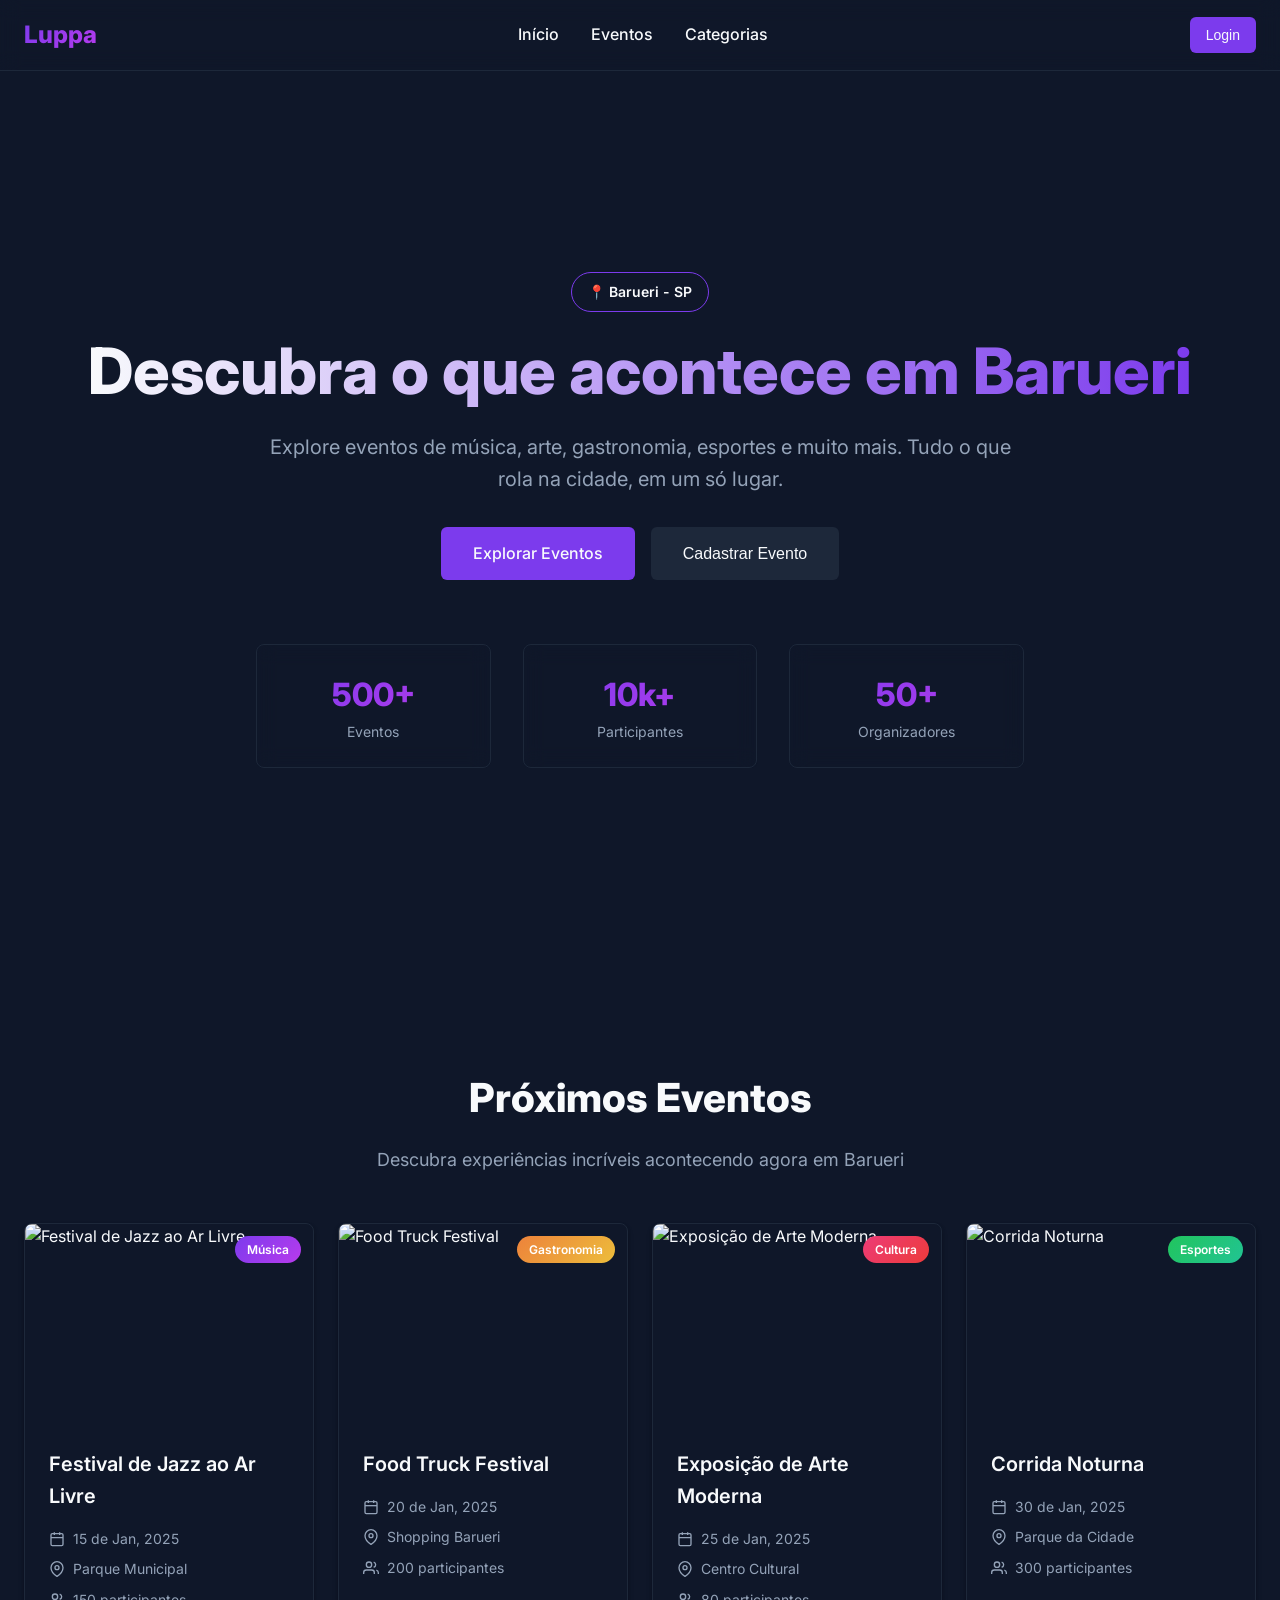
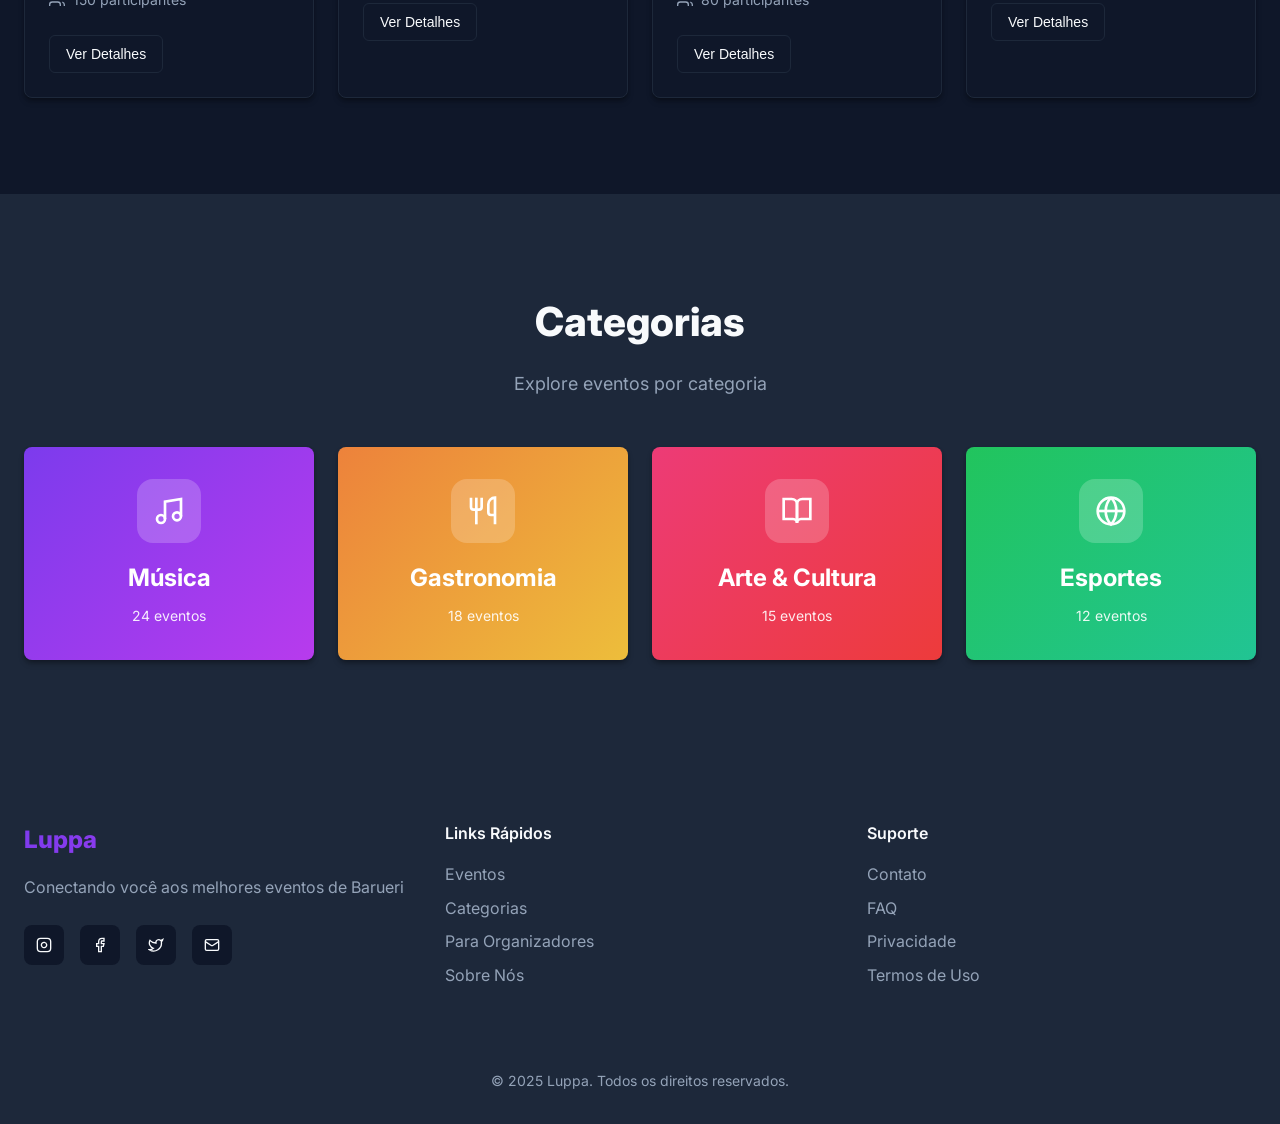
==== public/index-static.html @ e2e473a5 "Migrate to HTML and CSS Convert project to a pure HTML/CSS static version, including navbar, hero, e" ====
<!DOCTYPE html>
<html lang="pt-BR">
<head>
    <meta charset="UTF-8">
    <meta name="viewport" content="width=device-width, initial-scale=1.0">
    <title>Luppa - Descubra eventos em Barueri</title>
    <meta name="description" content="Descubra o que acontece em Barueri com o Luppa. Eventos de música, arte, gastronomia, esportes e cultura na palma da sua mão.">
    <link rel="preconnect" href="https://fonts.googleapis.com">
    <link rel="preconnect" href="https://fonts.gstatic.com" crossorigin>
    <link href="https://fonts.googleapis.com/css2?family=Inter:wght@300;400;500;600;700;800&display=swap" rel="stylesheet">
    <link rel="stylesheet" href="styles-static.css">
</head>
<body>
    <!-- Navbar -->
    <nav class="navbar">
        <div class="container">
            <div class="nav-content">
                <a href="#" class="logo">Luppa</a>
                <div class="nav-links">
                    <a href="#inicio">Início</a>
                    <a href="#eventos">Eventos</a>
                    <a href="#categorias">Categorias</a>
                </div>
                <button class="btn btn-primary">Login</button>
            </div>
        </div>
    </nav>

    <!-- Hero Section -->
    <section id="inicio" class="hero">
        <div class="hero-overlay"></div>
        <div class="hero-content">
            <div class="hero-badge">📍 Barueri - SP</div>
            <h1 class="hero-title">Descubra o que acontece em Barueri</h1>
            <p class="hero-subtitle">
                Explore eventos de música, arte, gastronomia, esportes e muito mais. 
                Tudo o que rola na cidade, em um só lugar.
            </p>
            <div class="hero-buttons">
                <a href="#eventos" class="btn btn-primary btn-lg">Explorar Eventos</a>
                <button class="btn btn-secondary btn-lg">Cadastrar Evento</button>
            </div>
            <div class="hero-stats">
                <div class="stat-item">
                    <div class="stat-number">500+</div>
                    <div class="stat-label">Eventos</div>
                </div>
                <div class="stat-item">
                    <div class="stat-number">10k+</div>
                    <div class="stat-label">Participantes</div>
                </div>
                <div class="stat-item">
                    <div class="stat-number">50+</div>
                    <div class="stat-label">Organizadores</div>
                </div>
            </div>
        </div>
    </section>

    <!-- Eventos Section -->
    <section id="eventos" class="section">
        <div class="container">
            <div class="section-header">
                <h2 class="section-title">Próximos Eventos</h2>
                <p class="section-description">Descubra experiências incríveis acontecendo agora em Barueri</p>
            </div>

            <div class="events-grid">
                <!-- Event Card 1 -->
                <div class="event-card">
                    <div class="event-image-wrapper">
                        <img src="/assets/event-music.jpg" alt="Festival de Jazz ao Ar Livre" class="event-image">
                        <span class="event-badge">Música</span>
                    </div>
                    <div class="event-content">
                        <h3 class="event-title">Festival de Jazz ao Ar Livre</h3>
                        <div class="event-info">
                            <div class="event-detail">
                                <svg class="icon" viewBox="0 0 24 24" fill="none" stroke="currentColor" stroke-width="2">
                                    <rect x="3" y="4" width="18" height="18" rx="2" ry="2"></rect>
                                    <line x1="16" y1="2" x2="16" y2="6"></line>
                                    <line x1="8" y1="2" x2="8" y2="6"></line>
                                    <line x1="3" y1="10" x2="21" y2="10"></line>
                                </svg>
                                15 de Jan, 2025
                            </div>
                            <div class="event-detail">
                                <svg class="icon" viewBox="0 0 24 24" fill="none" stroke="currentColor" stroke-width="2">
                                    <path d="M21 10c0 7-9 13-9 13s-9-6-9-13a9 9 0 0 1 18 0z"></path>
                                    <circle cx="12" cy="10" r="3"></circle>
                                </svg>
                                Parque Municipal
                            </div>
                            <div class="event-detail">
                                <svg class="icon" viewBox="0 0 24 24" fill="none" stroke="currentColor" stroke-width="2">
                                    <path d="M17 21v-2a4 4 0 0 0-4-4H5a4 4 0 0 0-4 4v2"></path>
                                    <circle cx="9" cy="7" r="4"></circle>
                                    <path d="M23 21v-2a4 4 0 0 0-3-3.87"></path>
                                    <path d="M16 3.13a4 4 0 0 1 0 7.75"></path>
                                </svg>
                                150 participantes
                            </div>
                        </div>
                        <button class="btn btn-outline">Ver Detalhes</button>
                    </div>
                </div>

                <!-- Event Card 2 -->
                <div class="event-card">
                    <div class="event-image-wrapper">
                        <img src="/assets/event-gastronomy.jpg" alt="Food Truck Festival" class="event-image">
                        <span class="event-badge badge-gastronomy">Gastronomia</span>
                    </div>
                    <div class="event-content">
                        <h3 class="event-title">Food Truck Festival</h3>
                        <div class="event-info">
                            <div class="event-detail">
                                <svg class="icon" viewBox="0 0 24 24" fill="none" stroke="currentColor" stroke-width="2">
                                    <rect x="3" y="4" width="18" height="18" rx="2" ry="2"></rect>
                                    <line x1="16" y1="2" x2="16" y2="6"></line>
                                    <line x1="8" y1="2" x2="8" y2="6"></line>
                                    <line x1="3" y1="10" x2="21" y2="10"></line>
                                </svg>
                                20 de Jan, 2025
                            </div>
                            <div class="event-detail">
                                <svg class="icon" viewBox="0 0 24 24" fill="none" stroke="currentColor" stroke-width="2">
                                    <path d="M21 10c0 7-9 13-9 13s-9-6-9-13a9 9 0 0 1 18 0z"></path>
                                    <circle cx="12" cy="10" r="3"></circle>
                                </svg>
                                Shopping Barueri
                            </div>
                            <div class="event-detail">
                                <svg class="icon" viewBox="0 0 24 24" fill="none" stroke="currentColor" stroke-width="2">
                                    <path d="M17 21v-2a4 4 0 0 0-4-4H5a4 4 0 0 0-4 4v2"></path>
                                    <circle cx="9" cy="7" r="4"></circle>
                                    <path d="M23 21v-2a4 4 0 0 0-3-3.87"></path>
                                    <path d="M16 3.13a4 4 0 0 1 0 7.75"></path>
                                </svg>
                                200 participantes
                            </div>
                        </div>
                        <button class="btn btn-outline">Ver Detalhes</button>
                    </div>
                </div>

                <!-- Event Card 3 -->
                <div class="event-card">
                    <div class="event-image-wrapper">
                        <img src="/assets/event-culture.jpg" alt="Exposição de Arte Moderna" class="event-image">
                        <span class="event-badge badge-culture">Cultura</span>
                    </div>
                    <div class="event-content">
                        <h3 class="event-title">Exposição de Arte Moderna</h3>
                        <div class="event-info">
                            <div class="event-detail">
                                <svg class="icon" viewBox="0 0 24 24" fill="none" stroke="currentColor" stroke-width="2">
                                    <rect x="3" y="4" width="18" height="18" rx="2" ry="2"></rect>
                                    <line x1="16" y1="2" x2="16" y2="6"></line>
                                    <line x1="8" y1="2" x2="8" y2="6"></line>
                                    <line x1="3" y1="10" x2="21" y2="10"></line>
                                </svg>
                                25 de Jan, 2025
                            </div>
                            <div class="event-detail">
                                <svg class="icon" viewBox="0 0 24 24" fill="none" stroke="currentColor" stroke-width="2">
                                    <path d="M21 10c0 7-9 13-9 13s-9-6-9-13a9 9 0 0 1 18 0z"></path>
                                    <circle cx="12" cy="10" r="3"></circle>
                                </svg>
                                Centro Cultural
                            </div>
                            <div class="event-detail">
                                <svg class="icon" viewBox="0 0 24 24" fill="none" stroke="currentColor" stroke-width="2">
                                    <path d="M17 21v-2a4 4 0 0 0-4-4H5a4 4 0 0 0-4 4v2"></path>
                                    <circle cx="9" cy="7" r="4"></circle>
                                    <path d="M23 21v-2a4 4 0 0 0-3-3.87"></path>
                                    <path d="M16 3.13a4 4 0 0 1 0 7.75"></path>
                                </svg>
                                80 participantes
                            </div>
                        </div>
                        <button class="btn btn-outline">Ver Detalhes</button>
                    </div>
                </div>

                <!-- Event Card 4 -->
                <div class="event-card">
                    <div class="event-image-wrapper">
                        <img src="/assets/event-sports.jpg" alt="Corrida Noturna" class="event-image">
                        <span class="event-badge badge-sports">Esportes</span>
                    </div>
                    <div class="event-content">
                        <h3 class="event-title">Corrida Noturna</h3>
                        <div class="event-info">
                            <div class="event-detail">
                                <svg class="icon" viewBox="0 0 24 24" fill="none" stroke="currentColor" stroke-width="2">
                                    <rect x="3" y="4" width="18" height="18" rx="2" ry="2"></rect>
                                    <line x1="16" y1="2" x2="16" y2="6"></line>
                                    <line x1="8" y1="2" x2="8" y2="6"></line>
                                    <line x1="3" y1="10" x2="21" y2="10"></line>
                                </svg>
                                30 de Jan, 2025
                            </div>
                            <div class="event-detail">
                                <svg class="icon" viewBox="0 0 24 24" fill="none" stroke="currentColor" stroke-width="2">
                                    <path d="M21 10c0 7-9 13-9 13s-9-6-9-13a9 9 0 0 1 18 0z"></path>
                                    <circle cx="12" cy="10" r="3"></circle>
                                </svg>
                                Parque da Cidade
                            </div>
                            <div class="event-detail">
                                <svg class="icon" viewBox="0 0 24 24" fill="none" stroke="currentColor" stroke-width="2">
                                    <path d="M17 21v-2a4 4 0 0 0-4-4H5a4 4 0 0 0-4 4v2"></path>
                                    <circle cx="9" cy="7" r="4"></circle>
                                    <path d="M23 21v-2a4 4 0 0 0-3-3.87"></path>
                                    <path d="M16 3.13a4 4 0 0 1 0 7.75"></path>
                                </svg>
                                300 participantes
                            </div>
                        </div>
                        <button class="btn btn-outline">Ver Detalhes</button>
                    </div>
                </div>
            </div>
        </div>
    </section>

    <!-- Categorias Section -->
    <section id="categorias" class="section section-alt">
        <div class="container">
            <div class="section-header">
                <h2 class="section-title">Categorias</h2>
                <p class="section-description">Explore eventos por categoria</p>
            </div>

            <div class="categories-grid">
                <div class="category-card gradient-music">
                    <div class="category-icon">
                        <svg class="icon-large" viewBox="0 0 24 24" fill="none" stroke="currentColor" stroke-width="2">
                            <path d="M9 18V5l12-2v13"></path>
                            <circle cx="6" cy="18" r="3"></circle>
                            <circle cx="18" cy="16" r="3"></circle>
                        </svg>
                    </div>
                    <h3 class="category-title">Música</h3>
                    <p class="category-count">24 eventos</p>
                </div>

                <div class="category-card gradient-gastronomy">
                    <div class="category-icon">
                        <svg class="icon-large" viewBox="0 0 24 24" fill="none" stroke="currentColor" stroke-width="2">
                            <path d="M3 2v7c0 1.1.9 2 2 2h4a2 2 0 0 0 2-2V2"></path>
                            <path d="M7 2v20"></path>
                            <path d="M21 15V2v0a5 5 0 0 0-5 5v6c0 1.1.9 2 2 2h3Zm0 0v7"></path>
                        </svg>
                    </div>
                    <h3 class="category-title">Gastronomia</h3>
                    <p class="category-count">18 eventos</p>
                </div>

                <div class="category-card gradient-culture">
                    <div class="category-icon">
                        <svg class="icon-large" viewBox="0 0 24 24" fill="none" stroke="currentColor" stroke-width="2">
                            <path d="M2 3h6a4 4 0 0 1 4 4v14a3 3 0 0 0-3-3H2z"></path>
                            <path d="M22 3h-6a4 4 0 0 0-4 4v14a3 3 0 0 1 3-3h7z"></path>
                        </svg>
                    </div>
                    <h3 class="category-title">Arte & Cultura</h3>
                    <p class="category-count">15 eventos</p>
                </div>

                <div class="category-card gradient-sports">
                    <div class="category-icon">
                        <svg class="icon-large" viewBox="0 0 24 24" fill="none" stroke="currentColor" stroke-width="2">
                            <circle cx="12" cy="12" r="10"></circle>
                            <path d="M12 2a14.5 14.5 0 0 0 0 20 14.5 14.5 0 0 0 0-20"></path>
                            <path d="M2 12h20"></path>
                        </svg>
                    </div>
                    <h3 class="category-title">Esportes</h3>
                    <p class="category-count">12 eventos</p>
                </div>
            </div>
        </div>
    </section>

    <!-- Footer -->
    <footer class="footer">
        <div class="container">
            <div class="footer-content">
                <div class="footer-section">
                    <h3 class="footer-logo">Luppa</h3>
                    <p class="footer-description">
                        Conectando você aos melhores eventos de Barueri
                    </p>
                    <div class="social-links">
                        <a href="#" class="social-link">
                            <svg class="icon" viewBox="0 0 24 24" fill="none" stroke="currentColor" stroke-width="2">
                                <rect width="20" height="20" x="2" y="2" rx="5" ry="5"></rect>
                                <path d="M16 11.37A4 4 0 1 1 12.63 8 4 4 0 0 1 16 11.37z"></path>
                                <line x1="17.5" x2="17.51" y1="6.5" y2="6.5"></line>
                            </svg>
                        </a>
                        <a href="#" class="social-link">
                            <svg class="icon" viewBox="0 0 24 24" fill="none" stroke="currentColor" stroke-width="2">
                                <path d="M18 2h-3a5 5 0 0 0-5 5v3H7v4h3v8h4v-8h3l1-4h-4V7a1 1 0 0 1 1-1h3z"></path>
                            </svg>
                        </a>
                        <a href="#" class="social-link">
                            <svg class="icon" viewBox="0 0 24 24" fill="none" stroke="currentColor" stroke-width="2">
                                <path d="M22 4s-.7 2.1-2 3.4c1.6 10-9.4 17.3-18 11.6 2.2.1 4.4-.6 6-2C3 15.5.5 9.6 3 5c2.2 2.6 5.6 4.1 9 4-.9-4.2 4-6.6 7-3.8 1.1 0 3-1.2 3-1.2z"></path>
                            </svg>
                        </a>
                        <a href="#" class="social-link">
                            <svg class="icon" viewBox="0 0 24 24" fill="none" stroke="currentColor" stroke-width="2">
                                <rect width="20" height="16" x="2" y="4" rx="2"></rect>
                                <path d="m22 7-8.97 5.7a1.94 1.94 0 0 1-2.06 0L2 7"></path>
                            </svg>
                        </a>
                    </div>
                </div>

                <div class="footer-section">
                    <h4 class="footer-title">Links Rápidos</h4>
                    <ul class="footer-links">
                        <li><a href="#eventos">Eventos</a></li>
                        <li><a href="#categorias">Categorias</a></li>
                        <li><a href="#">Para Organizadores</a></li>
                        <li><a href="#">Sobre Nós</a></li>
                    </ul>
                </div>

                <div class="footer-section">
                    <h4 class="footer-title">Suporte</h4>
                    <ul class="footer-links">
                        <li><a href="#">Contato</a></li>
                        <li><a href="#">FAQ</a></li>
                        <li><a href="#">Privacidade</a></li>
                        <li><a href="#">Termos de Uso</a></li>
                    </ul>
                </div>
            </div>

            <div class="footer-bottom">
                <p>&copy; 2025 Luppa. Todos os direitos reservados.</p>
            </div>
        </div>
    </footer>
</body>
</html>
---- public/styles-static.css ----
/* Reset e Base */
* {
    margin: 0;
    padding: 0;
    box-sizing: border-box;
}

:root {
    /* Colors */
    --background: 222 47% 11%;
    --foreground: 210 40% 98%;
    --primary: 262 83% 58%;
    --primary-foreground: 210 40% 98%;
    --secondary: 217 33% 17%;
    --secondary-foreground: 210 40% 98%;
    --muted: 217 33% 17%;
    --muted-foreground: 215 20% 65%;
    --accent: 217 33% 17%;
    --accent-foreground: 210 40% 98%;
    --border: 217 33% 17%;
    --card: 222 47% 11%;
    --card-foreground: 210 40% 98%;
    
    /* Gradients */
    --gradient-music: linear-gradient(135deg, hsl(262, 83%, 58%), hsl(282, 83%, 58%));
    --gradient-gastronomy: linear-gradient(135deg, hsl(24, 83%, 58%), hsl(44, 83%, 58%));
    --gradient-culture: linear-gradient(135deg, hsl(340, 83%, 58%), hsl(0, 83%, 58%));
    --gradient-sports: linear-gradient(135deg, hsl(142, 71%, 45%), hsl(162, 71%, 45%));
    
    /* Shadows */
    --shadow-card: 0 4px 6px -1px rgba(0, 0, 0, 0.3), 0 2px 4px -1px rgba(0, 0, 0, 0.2);
    --shadow-hover: 0 20px 25px -5px rgba(0, 0, 0, 0.3), 0 10px 10px -5px rgba(0, 0, 0, 0.2);
}

body {
    font-family: 'Inter', -apple-system, BlinkMacSystemFont, 'Segoe UI', sans-serif;
    background-color: hsl(var(--background));
    color: hsl(var(--foreground));
    line-height: 1.6;
}

.container {
    max-width: 1280px;
    margin: 0 auto;
    padding: 0 1.5rem;
}

a {
    color: inherit;
    text-decoration: none;
}

/* Navbar */
.navbar {
    position: fixed;
    top: 0;
    left: 0;
    right: 0;
    z-index: 1000;
    background-color: hsla(var(--background), 0.8);
    backdrop-filter: blur(10px);
    border-bottom: 1px solid hsl(var(--border));
}

.nav-content {
    display: flex;
    align-items: center;
    justify-content: space-between;
    padding: 1rem 0;
}

.logo {
    font-size: 1.5rem;
    font-weight: 800;
    background: var(--gradient-music);
    -webkit-background-clip: text;
    background-clip: text;
    -webkit-text-fill-color: transparent;
}

.nav-links {
    display: flex;
    gap: 2rem;
    align-items: center;
}

.nav-links a {
    font-weight: 500;
    transition: color 0.2s;
}

.nav-links a:hover {
    color: hsl(var(--primary));
}

/* Buttons */
.btn {
    display: inline-flex;
    align-items: center;
    justify-content: center;
    gap: 0.5rem;
    padding: 0.625rem 1rem;
    font-size: 0.875rem;
    font-weight: 500;
    border-radius: 0.375rem;
    border: none;
    cursor: pointer;
    transition: all 0.2s;
    text-decoration: none;
}

.btn-primary {
    background-color: hsl(var(--primary));
    color: hsl(var(--primary-foreground));
}

.btn-primary:hover {
    background-color: hsl(var(--primary) / 0.9);
}

.btn-secondary {
    background-color: hsl(var(--secondary));
    color: hsl(var(--secondary-foreground));
}

.btn-secondary:hover {
    background-color: hsl(var(--secondary) / 0.8);
}

.btn-outline {
    background-color: transparent;
    border: 1px solid hsl(var(--border));
    color: hsl(var(--foreground));
}

.btn-outline:hover {
    background-color: hsl(var(--accent));
}

.btn-lg {
    padding: 0.875rem 2rem;
    font-size: 1rem;
}

/* Hero Section */
.hero {
    position: relative;
    min-height: 100vh;
    display: flex;
    align-items: center;
    justify-content: center;
    background-image: url('/assets/hero-event.jpg');
    background-size: cover;
    background-position: center;
    margin-top: 70px;
}

.hero-overlay {
    position: absolute;
    inset: 0;
    background: linear-gradient(to bottom, hsla(var(--background), 0.7), hsla(var(--background), 0.9));
}

.hero-content {
    position: relative;
    z-index: 10;
    text-align: center;
    padding: 2rem;
}

.hero-badge {
    display: inline-block;
    padding: 0.5rem 1rem;
    background-color: hsla(var(--primary), 0.2);
    border: 1px solid hsl(var(--primary));
    border-radius: 9999px;
    font-size: 0.875rem;
    font-weight: 600;
    color: hsl(var(--primary-foreground));
    margin-bottom: 1.5rem;
}

.hero-title {
    font-size: clamp(2.5rem, 5vw, 4rem);
    font-weight: 800;
    line-height: 1.1;
    margin-bottom: 1.5rem;
    background: linear-gradient(to right, hsl(var(--foreground)), hsl(var(--primary)));
    -webkit-background-clip: text;
    background-clip: text;
    -webkit-text-fill-color: transparent;
}

.hero-subtitle {
    font-size: clamp(1rem, 2vw, 1.25rem);
    color: hsl(var(--muted-foreground));
    max-width: 48rem;
    margin: 0 auto 2rem;
}

.hero-buttons {
    display: flex;
    gap: 1rem;
    justify-content: center;
    flex-wrap: wrap;
    margin-bottom: 4rem;
}

.hero-stats {
    display: grid;
    grid-template-columns: repeat(auto-fit, minmax(150px, 1fr));
    gap: 2rem;
    max-width: 48rem;
    margin: 0 auto;
}

.stat-item {
    padding: 1.5rem;
    background-color: hsla(var(--card), 0.5);
    backdrop-filter: blur(10px);
    border-radius: 0.5rem;
    border: 1px solid hsl(var(--border));
}

.stat-number {
    font-size: 2rem;
    font-weight: 800;
    background: var(--gradient-music);
    -webkit-background-clip: text;
    background-clip: text;
    -webkit-text-fill-color: transparent;
}

.stat-label {
    font-size: 0.875rem;
    color: hsl(var(--muted-foreground));
}

/* Sections */
.section {
    padding: 6rem 0;
}

.section-alt {
    background-color: hsl(var(--secondary));
}

.section-header {
    text-align: center;
    margin-bottom: 3rem;
}

.section-title {
    font-size: 2.5rem;
    font-weight: 800;
    margin-bottom: 1rem;
}

.section-description {
    font-size: 1.125rem;
    color: hsl(var(--muted-foreground));
    max-width: 42rem;
    margin: 0 auto;
}

/* Events Grid */
.events-grid {
    display: grid;
    grid-template-columns: repeat(auto-fill, minmax(280px, 1fr));
    gap: 1.5rem;
}

.event-card {
    background-color: hsl(var(--card));
    border: 1px solid hsl(var(--border));
    border-radius: 0.5rem;
    overflow: hidden;
    box-shadow: var(--shadow-card);
    transition: all 0.3s;
}

.event-card:hover {
    transform: translateY(-0.5rem);
    box-shadow: var(--shadow-hover);
}

.event-image-wrapper {
    position: relative;
    width: 100%;
    height: 200px;
    overflow: hidden;
}

.event-image {
    width: 100%;
    height: 100%;
    object-fit: cover;
    transition: transform 0.3s;
}

.event-card:hover .event-image {
    transform: scale(1.05);
}

.event-badge {
    position: absolute;
    top: 0.75rem;
    right: 0.75rem;
    padding: 0.25rem 0.75rem;
    background: var(--gradient-music);
    color: white;
    border-radius: 9999px;
    font-size: 0.75rem;
    font-weight: 600;
}

.badge-gastronomy {
    background: var(--gradient-gastronomy);
}

.badge-culture {
    background: var(--gradient-culture);
}

.badge-sports {
    background: var(--gradient-sports);
}

.event-content {
    padding: 1.5rem;
}

.event-title {
    font-size: 1.25rem;
    font-weight: 600;
    margin-bottom: 1rem;
}

.event-info {
    display: flex;
    flex-direction: column;
    gap: 0.5rem;
    margin-bottom: 1.5rem;
}

.event-detail {
    display: flex;
    align-items: center;
    gap: 0.5rem;
    font-size: 0.875rem;
    color: hsl(var(--muted-foreground));
}

/* Categories Grid */
.categories-grid {
    display: grid;
    grid-template-columns: repeat(auto-fit, minmax(250px, 1fr));
    gap: 1.5rem;
}

.category-card {
    padding: 2rem;
    border-radius: 0.5rem;
    text-align: center;
    cursor: pointer;
    transition: all 0.3s;
    box-shadow: var(--shadow-card);
}

.category-card:hover {
    transform: translateY(-0.5rem) scale(1.02);
    box-shadow: var(--shadow-hover);
}

.gradient-music {
    background: var(--gradient-music);
}

.gradient-gastronomy {
    background: var(--gradient-gastronomy);
}

.gradient-culture {
    background: var(--gradient-culture);
}

.gradient-sports {
    background: var(--gradient-sports);
}

.category-icon {
    display: flex;
    align-items: center;
    justify-content: center;
    width: 4rem;
    height: 4rem;
    margin: 0 auto 1rem;
    background-color: rgba(255, 255, 255, 0.2);
    border-radius: 1rem;
    transition: transform 0.3s;
}

.category-card:hover .category-icon {
    transform: scale(1.1);
}

.category-title {
    font-size: 1.5rem;
    font-weight: 700;
    margin-bottom: 0.5rem;
    color: white;
}

.category-count {
    font-size: 0.875rem;
    color: rgba(255, 255, 255, 0.9);
}

/* Icons */
.icon {
    width: 1rem;
    height: 1rem;
}

.icon-large {
    width: 2rem;
    height: 2rem;
    stroke: white;
}

/* Footer */
.footer {
    background-color: hsl(var(--secondary));
    border-top: 1px solid hsl(var(--border));
    padding: 4rem 0 2rem;
}

.footer-content {
    display: grid;
    grid-template-columns: repeat(auto-fit, minmax(250px, 1fr));
    gap: 2rem;
    margin-bottom: 3rem;
}

.footer-logo {
    font-size: 1.5rem;
    font-weight: 800;
    background: var(--gradient-music);
    -webkit-background-clip: text;
    background-clip: text;
    -webkit-text-fill-color: transparent;
    margin-bottom: 1rem;
}

.footer-description {
    color: hsl(var(--muted-foreground));
    margin-bottom: 1.5rem;
}

.social-links {
    display: flex;
    gap: 1rem;
}

.social-link {
    display: flex;
    align-items: center;
    justify-content: center;
    width: 2.5rem;
    height: 2.5rem;
    background-color: hsl(var(--background));
    border-radius: 0.5rem;
    transition: all 0.2s;
}

.social-link:hover {
    background-color: hsl(var(--primary));
    transform: translateY(-2px);
}

.footer-title {
    font-size: 1rem;
    font-weight: 600;
    margin-bottom: 1rem;
}

.footer-links {
    list-style: none;
    display: flex;
    flex-direction: column;
    gap: 0.5rem;
}

.footer-links a {
    color: hsl(var(--muted-foreground));
    transition: color 0.2s;
}

.footer-links a:hover {
    color: hsl(var(--primary));
}

.footer-bottom {
    text-align: center;
    padding-top: 2rem;
    border-top: 1px solid hsl(var(--border));
    color: hsl(var(--muted-foreground));
    font-size: 0.875rem;
}

/* Responsive */
@media (max-width: 768px) {
    .nav-links {
        display: none;
    }
    
    .hero {
        min-height: 80vh;
    }
    
    .section {
        padding: 4rem 0;
    }
    
    .section-title {
        font-size: 2rem;
    }
}

/* Animations */
@keyframes fadeIn {
    from {
        opacity: 0;
        transform: translateY(20px);
    }
    to {
        opacity: 1;
        transform: translateY(0);
    }
}

.event-card,
.category-card {
    animation: fadeIn 0.6s ease-out;
}

/* Smooth scrolling */
html {
    scroll-behavior: smooth;
}
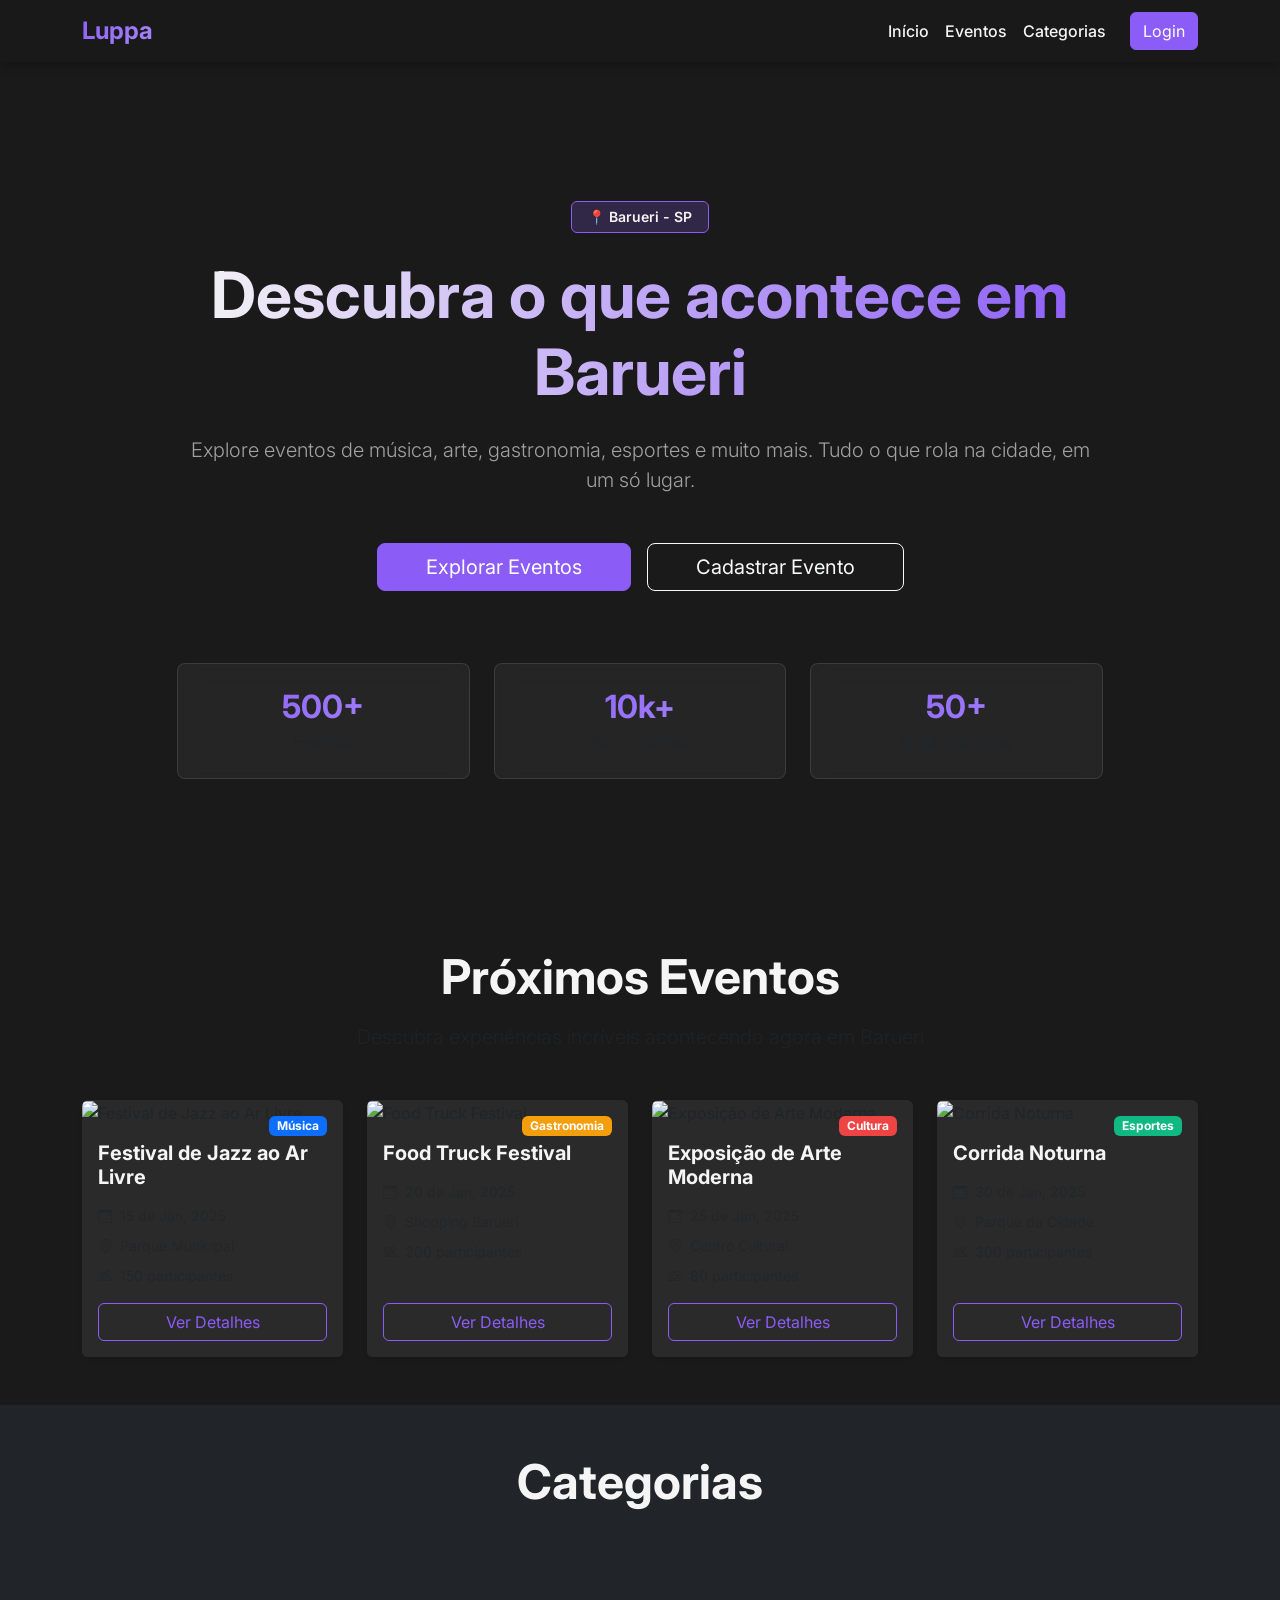
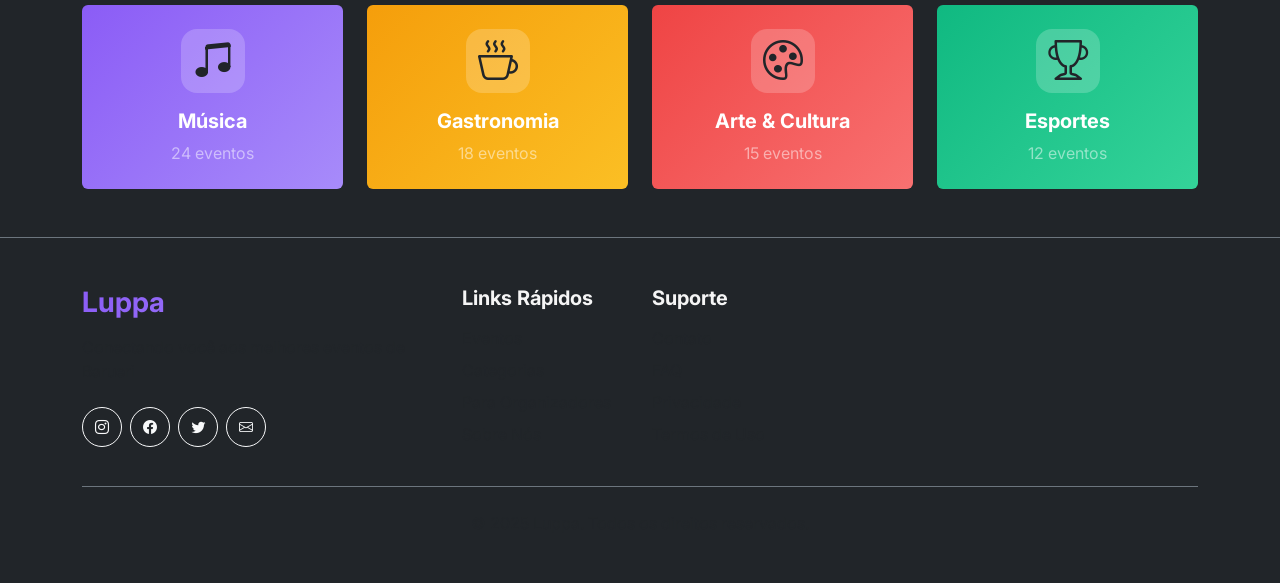
==== commit 2d4897e8: "Integrate Bootstrap Adopt Bootstrap 5 for the static HTML/CSS version: - Update index-static.html to" ====
--- a/public/index-static.html
+++ b/public/index-static.html
@@ -8,217 +8,188 @@
     <link rel="preconnect" href="https://fonts.googleapis.com">
     <link rel="preconnect" href="https://fonts.gstatic.com" crossorigin>
     <link href="https://fonts.googleapis.com/css2?family=Inter:wght@300;400;500;600;700;800&display=swap" rel="stylesheet">
+    
+    <!-- Bootstrap CSS -->
+    <link href="https://cdn.jsdelivr.net/npm/bootstrap@5.3.2/dist/css/bootstrap.min.css" rel="stylesheet">
+    <!-- Bootstrap Icons -->
+    <link rel="stylesheet" href="https://cdn.jsdelivr.net/npm/bootstrap-icons@1.11.3/font/bootstrap-icons.min.css">
+    
     <link rel="stylesheet" href="styles-static.css">
 </head>
 <body>
     <!-- Navbar -->
-    <nav class="navbar">
-        <div class="container">
-            <div class="nav-content">
-                <a href="#" class="logo">Luppa</a>
-                <div class="nav-links">
-                    <a href="#inicio">Início</a>
-                    <a href="#eventos">Eventos</a>
-                    <a href="#categorias">Categorias</a>
-                </div>
-                <button class="btn btn-primary">Login</button>
+    <nav class="navbar navbar-expand-lg navbar-dark bg-dark fixed-top">
+        <div class="container">
+            <a class="navbar-brand fw-bold gradient-text" href="#">Luppa</a>
+            <button class="navbar-toggler" type="button" data-bs-toggle="collapse" data-bs-target="#navbarNav">
+                <span class="navbar-toggler-icon"></span>
+            </button>
+            <div class="collapse navbar-collapse" id="navbarNav">
+                <ul class="navbar-nav ms-auto mb-2 mb-lg-0">
+                    <li class="nav-item">
+                        <a class="nav-link" href="#inicio">Início</a>
+                    </li>
+                    <li class="nav-item">
+                        <a class="nav-link" href="#eventos">Eventos</a>
+                    </li>
+                    <li class="nav-item">
+                        <a class="nav-link" href="#categorias">Categorias</a>
+                    </li>
+                </ul>
+                <button class="btn btn-primary ms-lg-3">Login</button>
             </div>
         </div>
     </nav>
 
     <!-- Hero Section -->
-    <section id="inicio" class="hero">
+    <section id="inicio" class="hero-section">
         <div class="hero-overlay"></div>
-        <div class="hero-content">
-            <div class="hero-badge">📍 Barueri - SP</div>
-            <h1 class="hero-title">Descubra o que acontece em Barueri</h1>
-            <p class="hero-subtitle">
-                Explore eventos de música, arte, gastronomia, esportes e muito mais. 
-                Tudo o que rola na cidade, em um só lugar.
-            </p>
-            <div class="hero-buttons">
-                <a href="#eventos" class="btn btn-primary btn-lg">Explorar Eventos</a>
-                <button class="btn btn-secondary btn-lg">Cadastrar Evento</button>
-            </div>
-            <div class="hero-stats">
-                <div class="stat-item">
-                    <div class="stat-number">500+</div>
-                    <div class="stat-label">Eventos</div>
-                </div>
-                <div class="stat-item">
-                    <div class="stat-number">10k+</div>
-                    <div class="stat-label">Participantes</div>
-                </div>
-                <div class="stat-item">
-                    <div class="stat-number">50+</div>
-                    <div class="stat-label">Organizadores</div>
+        <div class="container">
+            <div class="row justify-content-center text-center">
+                <div class="col-lg-10">
+                    <div class="hero-content">
+                        <span class="badge hero-badge mb-4">📍 Barueri - SP</span>
+                        <h1 class="display-3 fw-bold mb-4 hero-title">Descubra o que acontece em Barueri</h1>
+                        <p class="lead mb-5 text-muted hero-subtitle">
+                            Explore eventos de música, arte, gastronomia, esportes e muito mais. 
+                            Tudo o que rola na cidade, em um só lugar.
+                        </p>
+                        <div class="d-flex gap-3 justify-content-center flex-wrap mb-5">
+                            <a href="#eventos" class="btn btn-primary btn-lg px-5">Explorar Eventos</a>
+                            <button class="btn btn-outline-light btn-lg px-5">Cadastrar Evento</button>
+                        </div>
+                        <div class="row g-4 mt-5">
+                            <div class="col-md-4">
+                                <div class="stat-card p-4 rounded-3">
+                                    <h2 class="fw-bold gradient-text mb-1">500+</h2>
+                                    <p class="text-muted mb-0">Eventos</p>
+                                </div>
+                            </div>
+                            <div class="col-md-4">
+                                <div class="stat-card p-4 rounded-3">
+                                    <h2 class="fw-bold gradient-text mb-1">10k+</h2>
+                                    <p class="text-muted mb-0">Participantes</p>
+                                </div>
+                            </div>
+                            <div class="col-md-4">
+                                <div class="stat-card p-4 rounded-3">
+                                    <h2 class="fw-bold gradient-text mb-1">50+</h2>
+                                    <p class="text-muted mb-0">Organizadores</p>
+                                </div>
+                            </div>
+                        </div>
+                    </div>
                 </div>
             </div>
         </div>
     </section>
 
     <!-- Eventos Section -->
-    <section id="eventos" class="section">
-        <div class="container">
-            <div class="section-header">
-                <h2 class="section-title">Próximos Eventos</h2>
-                <p class="section-description">Descubra experiências incríveis acontecendo agora em Barueri</p>
-            </div>
-
-            <div class="events-grid">
+    <section id="eventos" class="py-5">
+        <div class="container">
+            <div class="text-center mb-5">
+                <h2 class="display-5 fw-bold mb-3">Próximos Eventos</h2>
+                <p class="lead text-muted">Descubra experiências incríveis acontecendo agora em Barueri</p>
+            </div>
+
+            <div class="row g-4">
                 <!-- Event Card 1 -->
-                <div class="event-card">
-                    <div class="event-image-wrapper">
-                        <img src="/assets/event-music.jpg" alt="Festival de Jazz ao Ar Livre" class="event-image">
-                        <span class="event-badge">Música</span>
-                    </div>
-                    <div class="event-content">
-                        <h3 class="event-title">Festival de Jazz ao Ar Livre</h3>
-                        <div class="event-info">
-                            <div class="event-detail">
-                                <svg class="icon" viewBox="0 0 24 24" fill="none" stroke="currentColor" stroke-width="2">
-                                    <rect x="3" y="4" width="18" height="18" rx="2" ry="2"></rect>
-                                    <line x1="16" y1="2" x2="16" y2="6"></line>
-                                    <line x1="8" y1="2" x2="8" y2="6"></line>
-                                    <line x1="3" y1="10" x2="21" y2="10"></line>
-                                </svg>
-                                15 de Jan, 2025
-                            </div>
-                            <div class="event-detail">
-                                <svg class="icon" viewBox="0 0 24 24" fill="none" stroke="currentColor" stroke-width="2">
-                                    <path d="M21 10c0 7-9 13-9 13s-9-6-9-13a9 9 0 0 1 18 0z"></path>
-                                    <circle cx="12" cy="10" r="3"></circle>
-                                </svg>
-                                Parque Municipal
-                            </div>
-                            <div class="event-detail">
-                                <svg class="icon" viewBox="0 0 24 24" fill="none" stroke="currentColor" stroke-width="2">
-                                    <path d="M17 21v-2a4 4 0 0 0-4-4H5a4 4 0 0 0-4 4v2"></path>
-                                    <circle cx="9" cy="7" r="4"></circle>
-                                    <path d="M23 21v-2a4 4 0 0 0-3-3.87"></path>
-                                    <path d="M16 3.13a4 4 0 0 1 0 7.75"></path>
-                                </svg>
-                                150 participantes
-                            </div>
-                        </div>
-                        <button class="btn btn-outline">Ver Detalhes</button>
+                <div class="col-md-6 col-lg-3">
+                    <div class="card event-card h-100 border-0 shadow-sm">
+                        <div class="position-relative">
+                            <img src="/assets/event-music.jpg" class="card-img-top" alt="Festival de Jazz ao Ar Livre">
+                            <span class="badge bg-primary position-absolute top-0 end-0 m-3">Música</span>
+                        </div>
+                        <div class="card-body d-flex flex-column">
+                            <h5 class="card-title fw-bold mb-3">Festival de Jazz ao Ar Livre</h5>
+                            <div class="mb-3 flex-grow-1">
+                                <p class="small text-muted mb-2">
+                                    <i class="bi bi-calendar-event me-2"></i>15 de Jan, 2025
+                                </p>
+                                <p class="small text-muted mb-2">
+                                    <i class="bi bi-geo-alt me-2"></i>Parque Municipal
+                                </p>
+                                <p class="small text-muted mb-0">
+                                    <i class="bi bi-people me-2"></i>150 participantes
+                                </p>
+                            </div>
+                            <button class="btn btn-outline-primary w-100">Ver Detalhes</button>
+                        </div>
                     </div>
                 </div>
 
                 <!-- Event Card 2 -->
-                <div class="event-card">
-                    <div class="event-image-wrapper">
-                        <img src="/assets/event-gastronomy.jpg" alt="Food Truck Festival" class="event-image">
-                        <span class="event-badge badge-gastronomy">Gastronomia</span>
-                    </div>
-                    <div class="event-content">
-                        <h3 class="event-title">Food Truck Festival</h3>
-                        <div class="event-info">
-                            <div class="event-detail">
-                                <svg class="icon" viewBox="0 0 24 24" fill="none" stroke="currentColor" stroke-width="2">
-                                    <rect x="3" y="4" width="18" height="18" rx="2" ry="2"></rect>
-                                    <line x1="16" y1="2" x2="16" y2="6"></line>
-                                    <line x1="8" y1="2" x2="8" y2="6"></line>
-                                    <line x1="3" y1="10" x2="21" y2="10"></line>
-                                </svg>
-                                20 de Jan, 2025
-                            </div>
-                            <div class="event-detail">
-                                <svg class="icon" viewBox="0 0 24 24" fill="none" stroke="currentColor" stroke-width="2">
-                                    <path d="M21 10c0 7-9 13-9 13s-9-6-9-13a9 9 0 0 1 18 0z"></path>
-                                    <circle cx="12" cy="10" r="3"></circle>
-                                </svg>
-                                Shopping Barueri
-                            </div>
-                            <div class="event-detail">
-                                <svg class="icon" viewBox="0 0 24 24" fill="none" stroke="currentColor" stroke-width="2">
-                                    <path d="M17 21v-2a4 4 0 0 0-4-4H5a4 4 0 0 0-4 4v2"></path>
-                                    <circle cx="9" cy="7" r="4"></circle>
-                                    <path d="M23 21v-2a4 4 0 0 0-3-3.87"></path>
-                                    <path d="M16 3.13a4 4 0 0 1 0 7.75"></path>
-                                </svg>
-                                200 participantes
-                            </div>
-                        </div>
-                        <button class="btn btn-outline">Ver Detalhes</button>
+                <div class="col-md-6 col-lg-3">
+                    <div class="card event-card h-100 border-0 shadow-sm">
+                        <div class="position-relative">
+                            <img src="/assets/event-gastronomy.jpg" class="card-img-top" alt="Food Truck Festival">
+                            <span class="badge bg-warning position-absolute top-0 end-0 m-3">Gastronomia</span>
+                        </div>
+                        <div class="card-body d-flex flex-column">
+                            <h5 class="card-title fw-bold mb-3">Food Truck Festival</h5>
+                            <div class="mb-3 flex-grow-1">
+                                <p class="small text-muted mb-2">
+                                    <i class="bi bi-calendar-event me-2"></i>20 de Jan, 2025
+                                </p>
+                                <p class="small text-muted mb-2">
+                                    <i class="bi bi-geo-alt me-2"></i>Shopping Barueri
+                                </p>
+                                <p class="small text-muted mb-0">
+                                    <i class="bi bi-people me-2"></i>200 participantes
+                                </p>
+                            </div>
+                            <button class="btn btn-outline-primary w-100">Ver Detalhes</button>
+                        </div>
                     </div>
                 </div>
 
                 <!-- Event Card 3 -->
-                <div class="event-card">
-                    <div class="event-image-wrapper">
-                        <img src="/assets/event-culture.jpg" alt="Exposição de Arte Moderna" class="event-image">
-                        <span class="event-badge badge-culture">Cultura</span>
-                    </div>
-                    <div class="event-content">
-                        <h3 class="event-title">Exposição de Arte Moderna</h3>
-                        <div class="event-info">
-                            <div class="event-detail">
-                                <svg class="icon" viewBox="0 0 24 24" fill="none" stroke="currentColor" stroke-width="2">
-                                    <rect x="3" y="4" width="18" height="18" rx="2" ry="2"></rect>
-                                    <line x1="16" y1="2" x2="16" y2="6"></line>
-                                    <line x1="8" y1="2" x2="8" y2="6"></line>
-                                    <line x1="3" y1="10" x2="21" y2="10"></line>
-                                </svg>
-                                25 de Jan, 2025
-                            </div>
-                            <div class="event-detail">
-                                <svg class="icon" viewBox="0 0 24 24" fill="none" stroke="currentColor" stroke-width="2">
-                                    <path d="M21 10c0 7-9 13-9 13s-9-6-9-13a9 9 0 0 1 18 0z"></path>
-                                    <circle cx="12" cy="10" r="3"></circle>
-                                </svg>
-                                Centro Cultural
-                            </div>
-                            <div class="event-detail">
-                                <svg class="icon" viewBox="0 0 24 24" fill="none" stroke="currentColor" stroke-width="2">
-                                    <path d="M17 21v-2a4 4 0 0 0-4-4H5a4 4 0 0 0-4 4v2"></path>
-                                    <circle cx="9" cy="7" r="4"></circle>
-                                    <path d="M23 21v-2a4 4 0 0 0-3-3.87"></path>
-                                    <path d="M16 3.13a4 4 0 0 1 0 7.75"></path>
-                                </svg>
-                                80 participantes
-                            </div>
-                        </div>
-                        <button class="btn btn-outline">Ver Detalhes</button>
+                <div class="col-md-6 col-lg-3">
+                    <div class="card event-card h-100 border-0 shadow-sm">
+                        <div class="position-relative">
+                            <img src="/assets/event-culture.jpg" class="card-img-top" alt="Exposição de Arte Moderna">
+                            <span class="badge bg-danger position-absolute top-0 end-0 m-3">Cultura</span>
+                        </div>
+                        <div class="card-body d-flex flex-column">
+                            <h5 class="card-title fw-bold mb-3">Exposição de Arte Moderna</h5>
+                            <div class="mb-3 flex-grow-1">
+                                <p class="small text-muted mb-2">
+                                    <i class="bi bi-calendar-event me-2"></i>25 de Jan, 2025
+                                </p>
+                                <p class="small text-muted mb-2">
+                                    <i class="bi bi-geo-alt me-2"></i>Centro Cultural
+                                </p>
+                                <p class="small text-muted mb-0">
+                                    <i class="bi bi-people me-2"></i>80 participantes
+                                </p>
+                            </div>
+                            <button class="btn btn-outline-primary w-100">Ver Detalhes</button>
+                        </div>
                     </div>
                 </div>
 
                 <!-- Event Card 4 -->
-                <div class="event-card">
-                    <div class="event-image-wrapper">
-                        <img src="/assets/event-sports.jpg" alt="Corrida Noturna" class="event-image">
-                        <span class="event-badge badge-sports">Esportes</span>
-                    </div>
-                    <div class="event-content">
-                        <h3 class="event-title">Corrida Noturna</h3>
-                        <div class="event-info">
-                            <div class="event-detail">
-                                <svg class="icon" viewBox="0 0 24 24" fill="none" stroke="currentColor" stroke-width="2">
-                                    <rect x="3" y="4" width="18" height="18" rx="2" ry="2"></rect>
-                                    <line x1="16" y1="2" x2="16" y2="6"></line>
-                                    <line x1="8" y1="2" x2="8" y2="6"></line>
-                                    <line x1="3" y1="10" x2="21" y2="10"></line>
-                                </svg>
-                                30 de Jan, 2025
-                            </div>
-                            <div class="event-detail">
-                                <svg class="icon" viewBox="0 0 24 24" fill="none" stroke="currentColor" stroke-width="2">
-                                    <path d="M21 10c0 7-9 13-9 13s-9-6-9-13a9 9 0 0 1 18 0z"></path>
-                                    <circle cx="12" cy="10" r="3"></circle>
-                                </svg>
-                                Parque da Cidade
-                            </div>
-                            <div class="event-detail">
-                                <svg class="icon" viewBox="0 0 24 24" fill="none" stroke="currentColor" stroke-width="2">
-                                    <path d="M17 21v-2a4 4 0 0 0-4-4H5a4 4 0 0 0-4 4v2"></path>
-                                    <circle cx="9" cy="7" r="4"></circle>
-                                    <path d="M23 21v-2a4 4 0 0 0-3-3.87"></path>
-                                    <path d="M16 3.13a4 4 0 0 1 0 7.75"></path>
-                                </svg>
-                                300 participantes
-                            </div>
-                        </div>
-                        <button class="btn btn-outline">Ver Detalhes</button>
+                <div class="col-md-6 col-lg-3">
+                    <div class="card event-card h-100 border-0 shadow-sm">
+                        <div class="position-relative">
+                            <img src="/assets/event-sports.jpg" class="card-img-top" alt="Corrida Noturna">
+                            <span class="badge bg-success position-absolute top-0 end-0 m-3">Esportes</span>
+                        </div>
+                        <div class="card-body d-flex flex-column">
+                            <h5 class="card-title fw-bold mb-3">Corrida Noturna</h5>
+                            <div class="mb-3 flex-grow-1">
+                                <p class="small text-muted mb-2">
+                                    <i class="bi bi-calendar-event me-2"></i>30 de Jan, 2025
+                                </p>
+                                <p class="small text-muted mb-2">
+                                    <i class="bi bi-geo-alt me-2"></i>Parque da Cidade
+                                </p>
+                                <p class="small text-muted mb-0">
+                                    <i class="bi bi-people me-2"></i>300 participantes
+                                </p>
+                            </div>
+                            <button class="btn btn-outline-primary w-100">Ver Detalhes</button>
+                        </div>
                     </div>
                 </div>
             </div>
@@ -226,125 +197,118 @@
     </section>
 
     <!-- Categorias Section -->
-    <section id="categorias" class="section section-alt">
-        <div class="container">
-            <div class="section-header">
-                <h2 class="section-title">Categorias</h2>
-                <p class="section-description">Explore eventos por categoria</p>
-            </div>
-
-            <div class="categories-grid">
-                <div class="category-card gradient-music">
-                    <div class="category-icon">
-                        <svg class="icon-large" viewBox="0 0 24 24" fill="none" stroke="currentColor" stroke-width="2">
-                            <path d="M9 18V5l12-2v13"></path>
-                            <circle cx="6" cy="18" r="3"></circle>
-                            <circle cx="18" cy="16" r="3"></circle>
-                        </svg>
-                    </div>
-                    <h3 class="category-title">Música</h3>
-                    <p class="category-count">24 eventos</p>
-                </div>
-
-                <div class="category-card gradient-gastronomy">
-                    <div class="category-icon">
-                        <svg class="icon-large" viewBox="0 0 24 24" fill="none" stroke="currentColor" stroke-width="2">
-                            <path d="M3 2v7c0 1.1.9 2 2 2h4a2 2 0 0 0 2-2V2"></path>
-                            <path d="M7 2v20"></path>
-                            <path d="M21 15V2v0a5 5 0 0 0-5 5v6c0 1.1.9 2 2 2h3Zm0 0v7"></path>
-                        </svg>
-                    </div>
-                    <h3 class="category-title">Gastronomia</h3>
-                    <p class="category-count">18 eventos</p>
-                </div>
-
-                <div class="category-card gradient-culture">
-                    <div class="category-icon">
-                        <svg class="icon-large" viewBox="0 0 24 24" fill="none" stroke="currentColor" stroke-width="2">
-                            <path d="M2 3h6a4 4 0 0 1 4 4v14a3 3 0 0 0-3-3H2z"></path>
-                            <path d="M22 3h-6a4 4 0 0 0-4 4v14a3 3 0 0 1 3-3h7z"></path>
-                        </svg>
-                    </div>
-                    <h3 class="category-title">Arte & Cultura</h3>
-                    <p class="category-count">15 eventos</p>
-                </div>
-
-                <div class="category-card gradient-sports">
-                    <div class="category-icon">
-                        <svg class="icon-large" viewBox="0 0 24 24" fill="none" stroke="currentColor" stroke-width="2">
-                            <circle cx="12" cy="12" r="10"></circle>
-                            <path d="M12 2a14.5 14.5 0 0 0 0 20 14.5 14.5 0 0 0 0-20"></path>
-                            <path d="M2 12h20"></path>
-                        </svg>
-                    </div>
-                    <h3 class="category-title">Esportes</h3>
-                    <p class="category-count">12 eventos</p>
+    <section id="categorias" class="py-5 bg-dark">
+        <div class="container">
+            <div class="text-center mb-5">
+                <h2 class="display-5 fw-bold mb-3">Categorias</h2>
+                <p class="lead text-muted">Explore eventos por categoria</p>
+            </div>
+
+            <div class="row g-4">
+                <div class="col-sm-6 col-lg-3">
+                    <div class="card category-card h-100 text-center border-0 gradient-music">
+                        <div class="card-body p-4">
+                            <div class="category-icon-wrapper mx-auto mb-3">
+                                <i class="bi bi-music-note-beamed fs-1"></i>
+                            </div>
+                            <h5 class="card-title fw-bold text-white mb-2">Música</h5>
+                            <p class="card-text text-white-50">24 eventos</p>
+                        </div>
+                    </div>
+                </div>
+
+                <div class="col-sm-6 col-lg-3">
+                    <div class="card category-card h-100 text-center border-0 gradient-gastronomy">
+                        <div class="card-body p-4">
+                            <div class="category-icon-wrapper mx-auto mb-3">
+                                <i class="bi bi-cup-hot fs-1"></i>
+                            </div>
+                            <h5 class="card-title fw-bold text-white mb-2">Gastronomia</h5>
+                            <p class="card-text text-white-50">18 eventos</p>
+                        </div>
+                    </div>
+                </div>
+
+                <div class="col-sm-6 col-lg-3">
+                    <div class="card category-card h-100 text-center border-0 gradient-culture">
+                        <div class="card-body p-4">
+                            <div class="category-icon-wrapper mx-auto mb-3">
+                                <i class="bi bi-palette fs-1"></i>
+                            </div>
+                            <h5 class="card-title fw-bold text-white mb-2">Arte & Cultura</h5>
+                            <p class="card-text text-white-50">15 eventos</p>
+                        </div>
+                    </div>
+                </div>
+
+                <div class="col-sm-6 col-lg-3">
+                    <div class="card category-card h-100 text-center border-0 gradient-sports">
+                        <div class="card-body p-4">
+                            <div class="category-icon-wrapper mx-auto mb-3">
+                                <i class="bi bi-trophy fs-1"></i>
+                            </div>
+                            <h5 class="card-title fw-bold text-white mb-2">Esportes</h5>
+                            <p class="card-text text-white-50">12 eventos</p>
+                        </div>
+                    </div>
                 </div>
             </div>
         </div>
     </section>
 
     <!-- Footer -->
-    <footer class="footer">
-        <div class="container">
-            <div class="footer-content">
-                <div class="footer-section">
-                    <h3 class="footer-logo">Luppa</h3>
-                    <p class="footer-description">
+    <footer class="bg-dark py-5 border-top border-secondary">
+        <div class="container">
+            <div class="row g-4 pb-4">
+                <div class="col-lg-4">
+                    <h3 class="fw-bold gradient-text mb-3">Luppa</h3>
+                    <p class="text-muted mb-4">
                         Conectando você aos melhores eventos de Barueri
                     </p>
-                    <div class="social-links">
-                        <a href="#" class="social-link">
-                            <svg class="icon" viewBox="0 0 24 24" fill="none" stroke="currentColor" stroke-width="2">
-                                <rect width="20" height="20" x="2" y="2" rx="5" ry="5"></rect>
-                                <path d="M16 11.37A4 4 0 1 1 12.63 8 4 4 0 0 1 16 11.37z"></path>
-                                <line x1="17.5" x2="17.51" y1="6.5" y2="6.5"></line>
-                            </svg>
+                    <div class="d-flex gap-2">
+                        <a href="#" class="btn btn-outline-light btn-sm rounded-circle" style="width: 40px; height: 40px;">
+                            <i class="bi bi-instagram"></i>
                         </a>
-                        <a href="#" class="social-link">
-                            <svg class="icon" viewBox="0 0 24 24" fill="none" stroke="currentColor" stroke-width="2">
-                                <path d="M18 2h-3a5 5 0 0 0-5 5v3H7v4h3v8h4v-8h3l1-4h-4V7a1 1 0 0 1 1-1h3z"></path>
-                            </svg>
+                        <a href="#" class="btn btn-outline-light btn-sm rounded-circle" style="width: 40px; height: 40px;">
+                            <i class="bi bi-facebook"></i>
                         </a>
-                        <a href="#" class="social-link">
-                            <svg class="icon" viewBox="0 0 24 24" fill="none" stroke="currentColor" stroke-width="2">
-                                <path d="M22 4s-.7 2.1-2 3.4c1.6 10-9.4 17.3-18 11.6 2.2.1 4.4-.6 6-2C3 15.5.5 9.6 3 5c2.2 2.6 5.6 4.1 9 4-.9-4.2 4-6.6 7-3.8 1.1 0 3-1.2 3-1.2z"></path>
-                            </svg>
+                        <a href="#" class="btn btn-outline-light btn-sm rounded-circle" style="width: 40px; height: 40px;">
+                            <i class="bi bi-twitter"></i>
                         </a>
-                        <a href="#" class="social-link">
-                            <svg class="icon" viewBox="0 0 24 24" fill="none" stroke="currentColor" stroke-width="2">
-                                <rect width="20" height="16" x="2" y="4" rx="2"></rect>
-                                <path d="m22 7-8.97 5.7a1.94 1.94 0 0 1-2.06 0L2 7"></path>
-                            </svg>
+                        <a href="#" class="btn btn-outline-light btn-sm rounded-circle" style="width: 40px; height: 40px;">
+                            <i class="bi bi-envelope"></i>
                         </a>
                     </div>
                 </div>
 
-                <div class="footer-section">
-                    <h4 class="footer-title">Links Rápidos</h4>
-                    <ul class="footer-links">
-                        <li><a href="#eventos">Eventos</a></li>
-                        <li><a href="#categorias">Categorias</a></li>
-                        <li><a href="#">Para Organizadores</a></li>
-                        <li><a href="#">Sobre Nós</a></li>
+                <div class="col-lg-2 col-md-4">
+                    <h5 class="fw-bold mb-3">Links Rápidos</h5>
+                    <ul class="list-unstyled">
+                        <li class="mb-2"><a href="#eventos" class="text-muted text-decoration-none">Eventos</a></li>
+                        <li class="mb-2"><a href="#categorias" class="text-muted text-decoration-none">Categorias</a></li>
+                        <li class="mb-2"><a href="#" class="text-muted text-decoration-none">Para Organizadores</a></li>
+                        <li class="mb-2"><a href="#" class="text-muted text-decoration-none">Sobre Nós</a></li>
                     </ul>
                 </div>
 
-                <div class="footer-section">
-                    <h4 class="footer-title">Suporte</h4>
-                    <ul class="footer-links">
-                        <li><a href="#">Contato</a></li>
-                        <li><a href="#">FAQ</a></li>
-                        <li><a href="#">Privacidade</a></li>
-                        <li><a href="#">Termos de Uso</a></li>
+                <div class="col-lg-2 col-md-4">
+                    <h5 class="fw-bold mb-3">Suporte</h5>
+                    <ul class="list-unstyled">
+                        <li class="mb-2"><a href="#" class="text-muted text-decoration-none">Contato</a></li>
+                        <li class="mb-2"><a href="#" class="text-muted text-decoration-none">FAQ</a></li>
+                        <li class="mb-2"><a href="#" class="text-muted text-decoration-none">Privacidade</a></li>
+                        <li class="mb-2"><a href="#" class="text-muted text-decoration-none">Termos de Uso</a></li>
                     </ul>
                 </div>
             </div>
 
-            <div class="footer-bottom">
-                <p>&copy; 2025 Luppa. Todos os direitos reservados.</p>
+            <div class="pt-4 border-top border-secondary text-center text-muted">
+                <p class="mb-0">&copy; 2025 Luppa. Todos os direitos reservados.</p>
             </div>
         </div>
     </footer>
+
+    <!-- Bootstrap JS Bundle -->
+    <script src="https://cdn.jsdelivr.net/npm/bootstrap@5.3.2/dist/js/bootstrap.bundle.min.js"></script>
 </body>
 </html>
